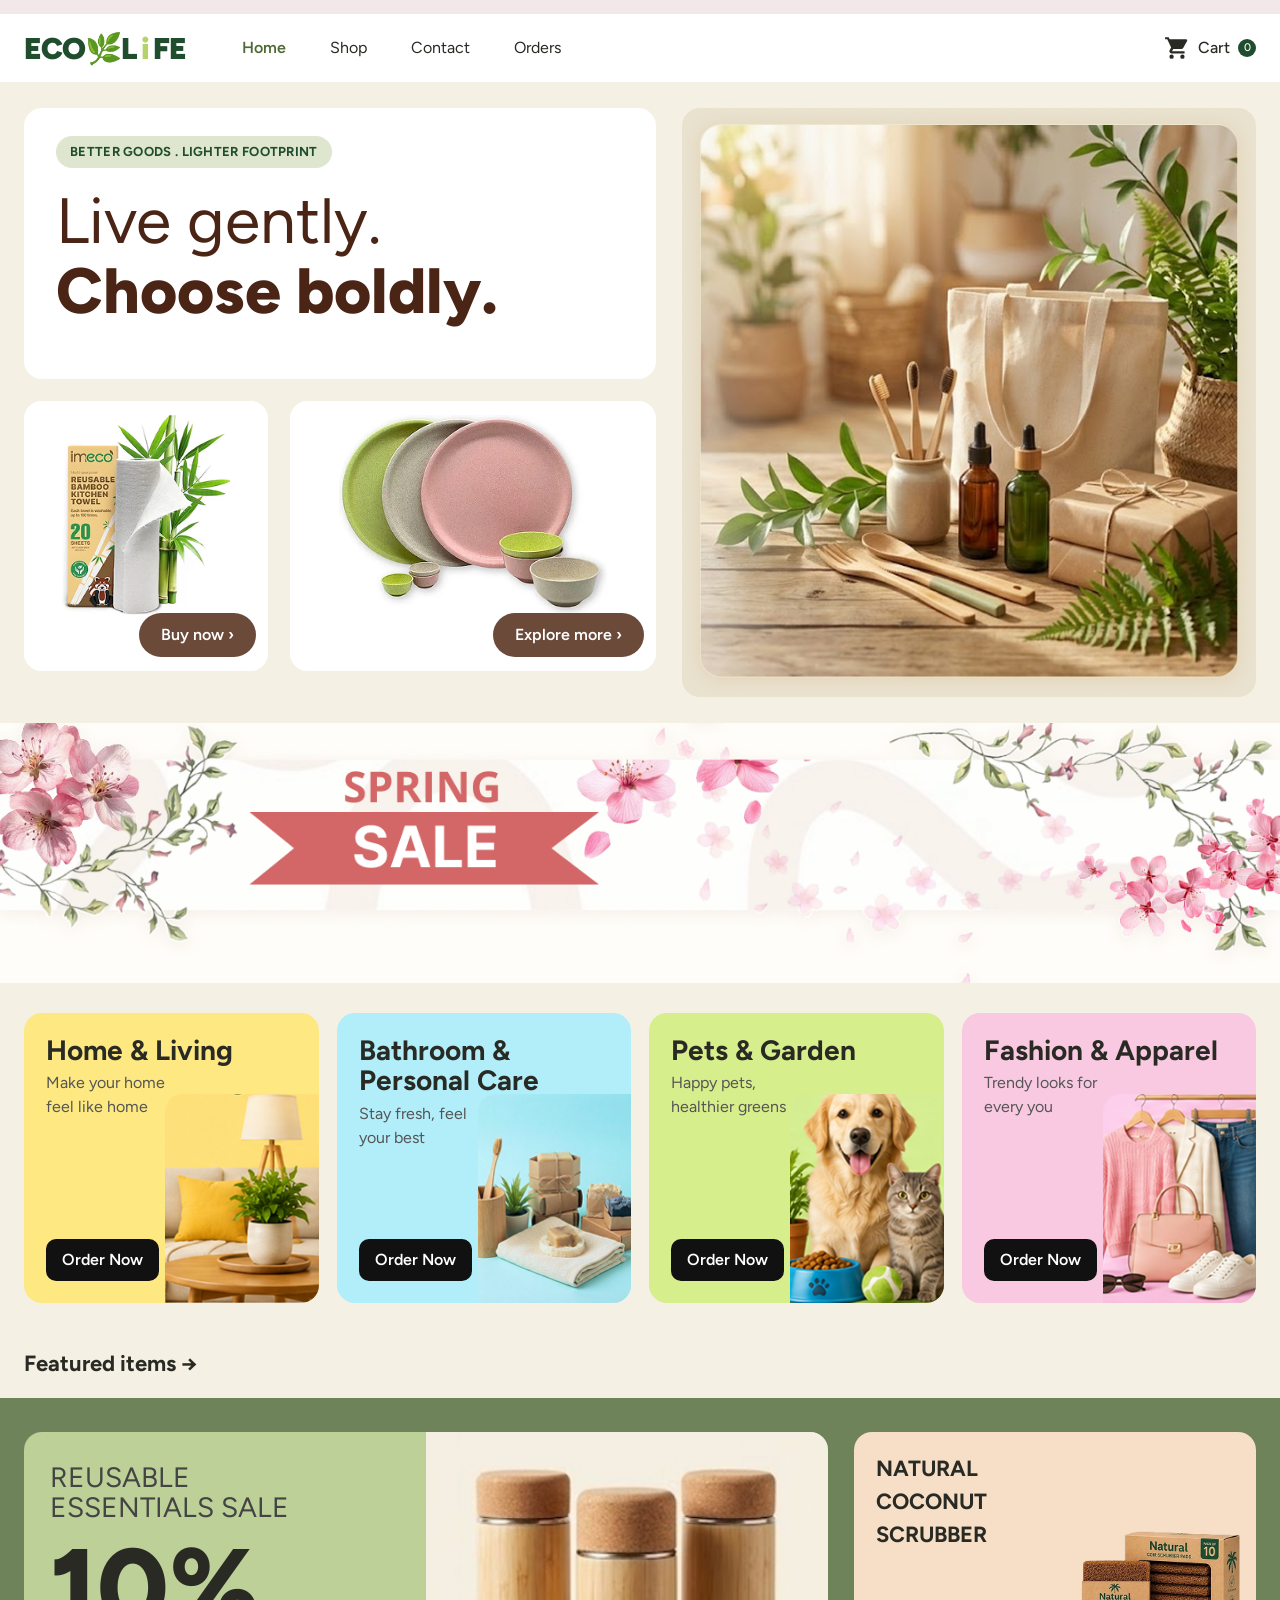
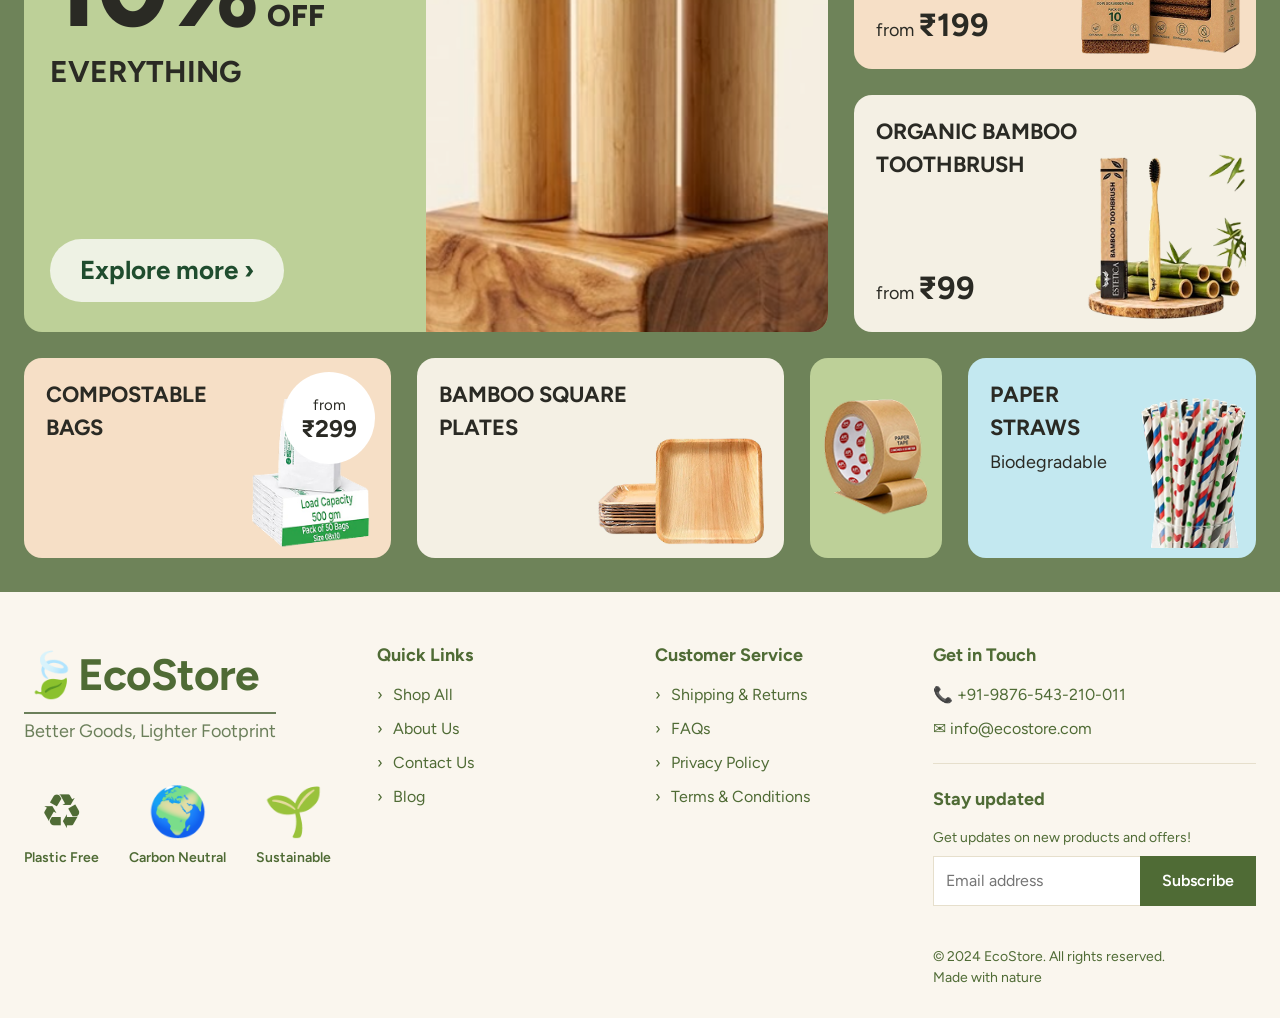
==== index.html @ b084cf25 "added products" ====
<!DOCTYPE html>
<html lang="en">
<head>
<meta charset="UTF-8">
<meta name="viewport" content="width=device-width, initial-scale=1">
<title>EcoLife – Live gently. Choose boldly.</title>
<link rel="preconnect" href="https://fonts.googleapis.com">
<link href="https://fonts.googleapis.com/css2?family=Figtree:wght@300;400;500;600;700;800;900&display=swap" rel="stylesheet">
<link rel="stylesheet" href="css/style.css">
</head>
<body data-page="home">
<div id="site-header"></div>
<main>
  <section class="container hero">
    <div class="hero-left">
      <div class="hero-title">
        <span class="pill">BETTER GOODS . LIGHTER FOOTPRINT</span>
        <h1>Live gently.<b>Choose boldly.</b></h1>
      </div>
      <div class="hero-mini">
        <div class="mini-card"><div class="imgbox" id="mini-towel"></div><a class="btn btn-brown" href="shop.html">Buy now ›</a></div>
        <div class="mini-card"><div class="imgbox" id="mini-plates"></div><a class="btn btn-brown" href="shop.html">Explore more ›</a></div>
      </div>
    </div>
    <div class="imgbox hero-img" id="hero-img"></div>
  </section>

  <section class="sale-banner" id="sale-banner" aria-label="Spring sale"></section>

  <section class="container">
    <div class="cat-row" id="cat-row"></div>
    <h2 class="section-title"><a href="shop.html">Featured items →</a></h2>
  </section>

  <section class="featured">
    <div class="container">
      <div class="feat-grid">
        <div class="feat-big">
          <div class="txt">
            <small>REUSABLE<br>ESSENTIALS SALE</small>
            <div class="pct">10%<span> OFF</span></div>
            <h4>EVERYTHING</h4>
            <a class="btn" href="shop.html">Explore more ›</a>
          </div>
          <div id="feat-hero"></div>
        </div>
        <div class="feat-side" id="feat-side"></div>
      </div>
      <div class="feat-row" id="feat-row"></div>
    </div>
  </section>
</main>
<div id="site-footer"></div>
<script src="js/main.js"></script>
</body>
</html>
---- css/style.css ----
/* ===== EcoLife – shared styles ===== */
:root{
  --cream:#f4f0e4; --cream-2:#faf6ee; --white:#fff;
  --green-900:#1f4d2e; --green-700:#4f6b35; --olive:#6b7f5a; --lime:#b5d36a; --sage:#8aae7a;
  --yellow:#fde074; --brown:#6b4a3a; --ink:#2a2a24; --muted:#7a7a6e; --line:#e6dfcc;
  --red:#d4635f; --radius:18px;
  --font:'Figtree','Segoe UI',system-ui,sans-serif;
}
*{box-sizing:border-box;margin:0;padding:0}
html{scroll-behavior:smooth}
body{font-family:var(--font);background:var(--cream);color:var(--ink);line-height:1.5}
img{max-width:100%;display:block}
a{color:inherit;text-decoration:none}
button,input,select{font:inherit}
button{cursor:pointer;border:0}
:focus-visible{outline:2px solid var(--green-700);outline-offset:2px}
.container{width:min(1280px,100% - 48px);margin-inline:auto}

/* ---- Header ---- */
.site-header{background:var(--white);border-top:14px solid #f2e8e8;position:sticky;top:0;z-index:50}
.nav{display:flex;align-items:center;gap:56px;height:68px}
.logo{font-weight:900;font-size:30px;letter-spacing:-1px;color:var(--green-900);display:flex;align-items:center;gap:4px}
.logo i{color:var(--lime);font-style:normal}
.nav ul{display:flex;gap:44px;list-style:none;flex:1}
.nav a.active,.nav a:hover{color:var(--green-700);font-weight:600}
.cart-link{display:flex;align-items:center;gap:8px;font-weight:500;position:relative}
.cart-count{background:var(--green-900);color:#fff;border-radius:99px;font-size:11px;min-width:18px;height:18px;display:grid;place-items:center;padding:0 5px}
.menu-btn{display:none;background:none;font-size:26px}

/* ---- Buttons ---- */
.btn{display:inline-flex;align-items:center;justify-content:center;gap:8px;padding:10px 22px;border-radius:99px;font-weight:600;transition:transform .15s,background .2s}
.btn:active{transform:scale(.97)}
.btn-yellow{background:var(--yellow);color:#222}.btn-yellow:hover{background:#f9d24f}
.btn-olive{background:var(--olive);color:#fff}.btn-olive:hover{background:var(--green-700)}
.btn-brown{background:var(--brown);color:#fff}
.btn-dark{background:#3b2c33;color:#fff}
.btn-lime{background:var(--lime);color:#1d2a10}.btn-lime:hover{background:#a5c657}
.btn-outline{background:#fff;border:1px solid var(--line);color:var(--ink)}
.btn-sm{padding:7px 16px;font-size:14px}
.btn-block{width:100%;padding:14px}

/* ---- Image placeholder (shown when a file in /img is missing) ---- */
.ph{display:grid;place-items:center;width:100%;height:100%;font-size:56px;background:linear-gradient(135deg,#e9dcc0,#cfdcb8)}
.imgbox{overflow:hidden;background:#e9e2cf}
.imgbox img{width:100%;height:100%;object-fit:cover}

/* ---- Hero / Home ---- */
.hero{display:grid;grid-template-columns:1.1fr 1fr;gap:26px;padding:26px 0}
.hero-left{display:grid;gap:22px}
.hero-title{background:#fff;border-radius:var(--radius);padding:28px 32px}
.pill{display:inline-block;background:#dfe6cf;color:var(--green-900);font-weight:700;font-size:13px;padding:6px 14px;border-radius:99px;letter-spacing:.3px}
.hero-title h1{font-size:clamp(40px,5vw,64px);font-weight:400;line-height:1.1;margin-top:18px;color:#4a2415}
.hero-title h1 b{display:block;font-weight:800}
.hero-mini{display:grid;grid-template-columns:1fr 1.5fr;gap:22px}
.mini-card{background:#fff;border-radius:var(--radius);height:270px;position:relative;overflow:hidden}
.mini-card .imgbox{position:absolute;inset:0;background:#fff}
.mini-card .btn{position:absolute;right:12px;bottom:14px}
.hero-img{border-radius:var(--radius);min-height:560px}
.sale-banner{position:relative;text-align:center;padding:0;background:#fffdf9;overflow:hidden}
.sale-banner:has(.ribbon){padding:36px 0 28px}
.sale-banner>img{width:100%;height:auto;max-height:260px;object-fit:cover;display:block}
.sale-banner .ribbon{display:inline-block;position:relative}
.sale-banner small{display:block;font-size:44px;font-weight:800;color:var(--red);letter-spacing:2px;line-height:1}
.sale-banner strong{display:block;background:var(--red);color:#fff;font-size:60px;font-weight:800;padding:2px 70px;clip-path:polygon(0 50%,10% 0,90% 0,100% 50%,90% 100%,10% 100%)}
.sale-banner .petals{position:absolute;inset:0;pointer-events:none;font-size:46px;opacity:.85;display:flex;justify-content:space-between;align-items:center;padding:0 5%}
.cat-row{display:grid;grid-template-columns:repeat(4,1fr);gap:18px;padding:30px 0 20px}
.cat-card{border-radius:var(--radius);padding:22px;min-height:290px;position:relative;overflow:hidden;display:flex;flex-direction:column;gap:6px}
.cat-card h3{font-size:28px;line-height:1.1}
.cat-card p{max-width:130px;color:#555}
.cat-card .btn{margin-top:auto;align-self:flex-start;background:#111;color:#fff;border-radius:10px;padding:9px 16px}
.cat-card .imgbox{position:absolute;right:0;bottom:0;width:48%;height:70%;background:transparent}
.c-yellow{background:#fde882}.c-blue{background:#b2eefa}.c-lime{background:#d7ee8d}.c-pink{background:#f9c9e2}
.section-title{font-size:22px;font-weight:700;margin:24px 0 18px;display:flex;align-items:center;gap:14px}
.featured{background:#6e8359;padding:34px 0;margin-top:10px}
.feat-grid{display:grid;grid-template-columns:2fr 1fr;gap:26px}
.feat-big{background:#bdd098;border-radius:var(--radius);display:grid;grid-template-columns:1fr 1fr;overflow:hidden;min-height:500px}
.feat-big .txt{padding:30px 26px;display:flex;flex-direction:column}
.feat-big small{font-size:28px;line-height:1.1;color:#444}
.feat-big .pct{font-size:110px;font-weight:800;line-height:1;margin-top:10px}
.feat-big .pct span{font-size:30px}
.feat-big h4{font-size:30px;font-weight:700;margin-top:6px}
.feat-big .btn{margin-top:auto;align-self:flex-start;background:#eef2e4;font-size:26px;padding:12px 30px;font-weight:700;color:var(--green-900)}
.feat-side{display:grid;gap:26px}
.feat-card{border-radius:var(--radius);padding:20px 22px;position:relative;overflow:hidden;min-height:220px;display:flex;flex-direction:column;justify-content:space-between}
.feat-card h4{font-size:22px;max-width:60%}
.feat-card .from{font-size:18px}.feat-card .from b{font-size:32px}
.feat-card .imgbox{position:absolute;right:10px;bottom:10px;width:42%;height:75%;background:transparent}
.feat-row{display:grid;grid-template-columns:1.4fr 1.4fr .5fr 1.1fr;gap:26px;margin-top:26px}
.feat-row .feat-card{min-height:200px}
.bg-peach{background:#f6dfc6}.bg-cream{background:#f4f0e4}.bg-sage{background:#bdd098}.bg-sky{background:#c3e8f0}

/* ---- Shop ---- */
.page-hero{background:var(--cream);text-align:center;padding:26px 0 18px}
.page-hero h1{font-size:40px}
.crumbs{color:var(--muted);font-size:15px}
.shop-layout{display:grid;grid-template-columns:230px 1fr;gap:44px;padding:20px 0 50px}
.filters h4{font-size:16px;margin:0 0 10px}
.filters .group{padding:18px 0;border-top:1px solid var(--line)}
.filters .group:first-of-type{border:0;padding-top:0}
.filters label{display:flex;align-items:center;gap:10px;font-size:14px;padding:5px 0;cursor:pointer}
.filters input[type=checkbox]{accent-color:var(--green-700);width:16px;height:16px}
.price-inputs{display:flex;gap:10px;margin-top:10px}
.price-inputs input{width:100%;padding:10px;border:1px solid var(--line);border-radius:10px;background:#fff}
.range{width:100%;accent-color:var(--green-700)}
.promo-box{background:#e6ead5;border-radius:var(--radius);padding:22px;margin-top:10px}
.promo-box h5{font-size:20px;line-height:1.2;margin-bottom:10px}
.promo-box p{font-size:13px;color:#555}
.searchbar{display:flex;align-items:center;gap:10px;background:#fff;border:1px solid var(--line);border-radius:14px;padding:0 16px;height:50px}
.searchbar input{border:0;outline:0;flex:1;background:none;height:100%}
.toolbar{display:flex;justify-content:space-between;align-items:center;margin:18px 0 12px;color:var(--muted);font-size:14px}
.toolbar select{padding:8px 12px;border:1px solid var(--line);border-radius:10px;background:#fff}
.chips{display:flex;gap:10px;align-items:center;flex-wrap:wrap;margin-bottom:18px;font-size:13px;color:var(--muted)}
.chip{background:#dfe6cf;color:var(--green-900);padding:4px 12px;border-radius:99px;display:inline-flex;gap:6px;align-items:center}
.chip button{background:none;font-size:14px;color:inherit}
.link-btn{background:none;color:var(--muted);text-decoration:underline}
.grid{display:grid;grid-template-columns:repeat(3,1fr);gap:24px}
.card{background:#fff;border:1px solid var(--line);border-radius:var(--radius);overflow:hidden;display:flex;flex-direction:column}
.card .imgbox{height:220px;position:relative}
.badge{position:absolute;top:12px;left:12px;font-size:12px;font-weight:700;padding:3px 10px;border-radius:99px;z-index:1}
.badge.sale,.badge.off{background:#e76a6a;color:#fff}
.badge.best{background:var(--yellow);color:#333}
.badge.new{background:#fff0b3;color:#333}
.card .body{padding:12px 16px 16px}
.card .cat{font-size:12px;color:var(--muted)}
.card h3{font-size:17px;margin:2px 0 10px}
.card .row{display:flex;justify-content:space-between;align-items:center}
.price{font-weight:700;font-size:17px}.price s{font-weight:400;color:var(--muted);font-size:12px;margin-left:4px}
.empty{text-align:center;padding:60px 20px;color:var(--muted);grid-column:1/-1}
.perks{background:var(--cream);padding:26px 0;border-top:1px solid var(--line)}
.perks .container{display:flex;justify-content:space-between;gap:20px;flex-wrap:wrap}
.perk{display:flex;gap:14px;align-items:center}
.perk .ico{width:48px;height:48px;border-radius:50%;background:var(--olive);display:grid;place-items:center;color:#fff;font-size:20px}
.perk small{display:block;color:var(--muted);font-size:13px}

/* ---- Product ---- */
.product{display:grid;grid-template-columns:1fr 1fr;gap:40px;padding:26px 0 40px}
.product .gallery{border-radius:26px;height:660px}
.product .cat-path{font-size:15px;color:var(--green-900)}
.product h1{font-size:clamp(34px,4vw,50px);font-weight:500;line-height:1.1;margin:14px 0}
.stars{color:#f5b301;letter-spacing:3px}
.p-price{font-size:42px;margin:22px 0 4px}.p-price .off{color:#ef5350;font-weight:300;font-size:30px;margin-right:6px}
.mrp{color:var(--muted);font-size:14px}
.qty{width:100%;padding:18px 20px;border:1px solid #bbb;border-radius:14px;background:#fff;font-size:18px;margin:22px 0}
.trust{display:flex;justify-content:center;gap:50px;margin-top:26px;text-align:center;color:var(--muted);font-size:14px}
.trust span{display:grid;place-items:center;width:62px;height:62px;border-radius:50%;background:#e7efd2;font-size:26px;margin:0 auto 6px}
.details{padding:30px 0}
.details h2{font-size:30px;padding-bottom:12px;border-bottom:1px solid var(--line);margin-bottom:30px}
.details-grid{display:grid;grid-template-columns:1fr 1.3fr;gap:50px}
.details-grid h3{font-size:34px;font-weight:400;line-height:1.15}
.details-grid .imgbox{width:70%;height:370px;margin:26px auto 0;border-radius:6px}
.acc{border-top:1px solid var(--line)}
.acc-item{border-bottom:1px solid var(--line);padding:16px 0}
.acc-item button{width:100%;background:none;display:flex;justify-content:space-between;font-weight:600;font-size:14px;text-align:left}
.acc-item p{font-size:14px;color:var(--muted);margin-top:8px}
.acc-item:not(.open) p{display:none}
.acc-item:not(.open) .sign::before{content:'+'}.acc-item.open .sign::before{content:'–'}
.like{padding:30px 0 50px;border-top:1px solid var(--line)}
.like .grid{grid-template-columns:repeat(4,1fr)}
.like .card{border:0;background:transparent}
.like .card .imgbox{border-radius:16px;height:300px}
.like .body{padding:10px 0}

/* ---- Cart ---- */
.cart-hero{background:#fffdf9;text-align:center;padding:30px 0}
.cart-layout{display:grid;grid-template-columns:1fr 440px;gap:26px;padding:30px 0 50px;align-items:start}
.cart-layout h1{font-size:34px}
.box{background:#fff;border:1px solid var(--line);border-radius:14px;padding:22px 24px;margin-bottom:18px}
.box h3{margin-bottom:14px}
.cart-item{display:flex;align-items:center;gap:18px;background:#fff;border:1px solid var(--line);border-radius:14px;padding:16px 20px;margin-bottom:16px}
.cart-item .imgbox{width:96px;height:96px;border-radius:10px;flex:none}
.cart-item .info{flex:1}.cart-item small{display:block;color:var(--muted)}
.cart-item .stock{color:var(--green-700)}
.stepper{display:flex;align-items:center;gap:12px}
.stepper button{width:32px;height:32px;border-radius:8px;background:#efe9d6;font-size:18px}
.stepper button.plus{background:var(--green-700);color:#fff}
.rm{background:none;font-size:20px;color:var(--muted)}
.line-price{font-weight:600;min-width:80px;text-align:right}
.promo-row{display:flex;gap:10px}
.promo-row input{flex:1;padding:12px 14px;border:1px solid var(--line);border-radius:8px;background:#faf8f2}
.msg{font-size:13px;margin-top:10px}.msg.ok{color:var(--green-700)}.msg.err{color:#c0392b}
.sum-row{display:flex;justify-content:space-between;color:#555;padding:7px 0}
.sum-total{display:flex;justify-content:space-between;font-size:22px;font-weight:700;padding-top:14px;margin-top:8px;border-top:1px solid var(--line)}
.recent{display:flex;gap:12px;align-items:center;margin-top:14px;font-size:13px;color:var(--muted)}
.recent .imgbox{width:48px;height:56px;border-radius:6px}

/* ---- Orders ---- */
.orders-hero{background:var(--sage);border-radius:var(--radius);height:220px;display:flex;align-items:center;padding:0 22px;color:#fff;position:relative;overflow:hidden}
.orders-hero h2{font-size:44px;font-weight:600;z-index:1}
.orders-hero .truck{position:absolute;right:60px;font-size:130px;transform:scaleX(-1)}
.orders-layout{display:grid;grid-template-columns:1fr 420px;gap:30px;padding:26px 0 50px;align-items:start}
.panel{background:#fff;border-radius:var(--radius);padding:28px 24px}
.tabs{display:flex;gap:10px;align-items:center;flex-wrap:wrap;margin-bottom:22px}
.tab{background:#fff;border:1px solid var(--line);padding:8px 18px;border-radius:99px;font-size:14px}
.tab.on{background:var(--olive);color:#fff;border-color:var(--olive)}
.tabs .searchbar{flex:1;min-width:220px;height:42px;border-radius:12px}
.order-list{max-height:1180px;overflow:auto;display:grid;gap:16px;padding-right:10px}
.order{border:1px solid #ecdcb8;border-radius:12px;padding:18px 20px}
.order.sel{background:#f8f8f6}
.order .top{display:flex;justify-content:space-between;font-size:14px}
.order .top small{color:var(--muted);display:block}
.status{font-size:12px;padding:4px 14px;border-radius:99px;height:max-content;background:#e4ecd2;color:#4b6130}
.status.Shipped{background:#e9f0d3}.status.Cancelled{background:#f0e6d2;color:#80684a}
.order .mid{display:flex;align-items:center;gap:16px;margin:12px 0}
.order .mid .imgbox{width:112px;height:112px;border-radius:6px;flex:none}
.order .mid .nm{flex:1;font-size:14px}.order .mid small{color:var(--muted);display:block}
.order .bot{display:flex;justify-content:space-between;align-items:center;font-size:14px;color:var(--muted)}
.order .bot div{display:flex;gap:10px}
.track{position:sticky;top:96px}
.track h3{font-size:28px;font-weight:500}
.map{height:200px;border-radius:12px;margin:16px 0 0;background:
  linear-gradient(120deg,transparent 48%,#fff 49%,#fff 51%,transparent 52%),
  linear-gradient(60deg,transparent 48%,#fff 49%,#fff 51%,transparent 52%),#e2e0d8;position:relative}
.route{background:#fff;border-radius:12px;box-shadow:0 4px 18px rgba(0,0,0,.08);padding:16px;margin:-60px 14px 18px;position:relative;font-size:13px}
.route small{display:block;font-size:10px;letter-spacing:1px;color:var(--sage);text-transform:uppercase}
.route .recv small{color:#e3a15b}
.timeline{list-style:none;border-left:2px solid #ddd;margin-left:8px;padding-left:22px;display:grid;gap:22px;font-size:13px}
.timeline li{position:relative;display:flex;justify-content:space-between}
.timeline li::before{content:'';position:absolute;left:-30px;top:4px;width:12px;height:12px;border-radius:50%;background:#fff;border:2px solid #ccc}
.timeline li.now::before{border-color:#222;background:#222}
.timeline small{display:block;color:var(--muted)}
.total{display:flex;justify-content:space-between;align-items:center;font-size:20px;font-weight:700;margin:26px 0 14px}
.total span:last-child{font-size:26px}
.suggest-card{margin-top:24px}
.suggest-card .imgbox{height:300px;border-radius:14px;margin-top:12px}

/* ---- Auth ---- */
.auth{min-height:100vh;display:grid;place-items:center;padding:60px 24px;background:#e8dcc6}
.auth-stage{position:relative;width:min(1300px,100%);min-height:760px;border-radius:0 40px 40px 0;background:linear-gradient(120deg,#e9d9b8,#f0dfbf 45%,#d4dfbd);overflow:hidden;display:flex;align-items:center;padding:0 70px}
.auth-art{position:absolute;right:6%;bottom:12%;font-size:150px;opacity:.8;letter-spacing:12px}
.auth-card{position:relative;background:#fff;border-radius:22px;padding:34px 36px;width:min(460px,100%);box-shadow:0 10px 40px rgba(0,0,0,.08)}
.auth-card .logo{justify-content:center;font-size:36px}
.auth-card h1{text-align:center;font-size:30px;margin-top:22px}
.auth-card .sub{text-align:center;color:#555;margin-bottom:22px}
.field{display:flex;align-items:center;gap:14px;background:var(--cream-2);border:1px solid #e6dcc8;border-radius:10px;padding:0 16px;height:58px;margin-bottom:14px}
.field input{border:0;background:none;outline:0;flex:1;height:100%}
.field:focus-within{border-color:var(--olive)}
.field .i{color:#8a6a45}
.row-between{display:flex;justify-content:space-between;font-size:14px;margin:6px 0 22px;color:#777}
.row-between a,.auth-card .alt a,.auth-card .terms a{color:#b9650f;font-weight:600}
.auth-card .terms{display:flex;gap:10px;font-size:14px;margin:6px 0 20px;color:#555}
.auth-card .btn{width:100%;height:50px}
.auth-card .alt{text-align:center;margin-top:24px;padding-top:20px;border-top:1px solid var(--line);color:#555}
.form-err{color:#c0392b;font-size:13px;margin:-4px 0 12px;min-height:16px}

/* ---- Footer ---- */
.site-footer{background:var(--cream-2);padding:50px 0 30px;margin-top:0}
.foot-grid{display:grid;grid-template-columns:1.3fr 1fr 1fr 1.3fr;gap:30px}
.foot-brand .logo{font-size:44px;color:var(--green-700);font-weight:700}
.foot-brand p{color:var(--olive);font-size:18px;border-top:2px solid var(--olive);margin-top:4px;padding-top:4px;width:max-content}
.site-footer h4{color:var(--green-700);font-size:18px;margin-bottom:14px}
.site-footer ul{list-style:none;display:grid;gap:10px;color:var(--green-700)}
.site-footer li::before{content:'› ';margin-right:6px}
.site-footer .contact li::before{content:none}
.sub-form{display:flex;margin:8px 0 40px}
.sub-form input{flex:1;padding:12px;border:1px solid var(--line);border-right:0;background:#fff}
.sub-form button{background:var(--green-700);color:#fff;padding:0 22px;font-weight:600}
.badges{display:flex;gap:30px;margin-top:30px;color:var(--green-700);font-weight:600;font-size:14px;text-align:center}
.badges span{display:block;font-size:48px}
.copy{color:var(--green-700);font-size:14px}

/* ---- Toast ---- */
.toast{position:fixed;bottom:24px;left:50%;transform:translate(-50%,40px);background:var(--green-900);color:#fff;padding:12px 22px;border-radius:99px;opacity:0;transition:.3s;z-index:99}
.toast.show{opacity:1;transform:translate(-50%,0)}

/* ---- Responsive ---- */
@media (max-width:1000px){
  .hero,.product,.details-grid,.cart-layout,.orders-layout,.feat-grid,.feat-big{grid-template-columns:1fr}
  .cat-row{grid-template-columns:repeat(2,1fr)}
  .feat-row{grid-template-columns:1fr 1fr}
  .shop-layout{grid-template-columns:1fr}
  .grid,.like .grid{grid-template-columns:repeat(2,1fr)}
  .foot-grid{grid-template-columns:1fr 1fr}
  .track{position:static}
  .product .gallery{height:420px}
  .hero-img{min-height:320px}
}
@media (max-width:700px){
  .nav{gap:16px}.menu-btn{display:block;margin-left:auto;order:3}
  .nav ul{display:none;position:absolute;top:100%;left:0;right:0;background:#fff;flex-direction:column;padding:16px 24px;gap:14px;border-bottom:1px solid var(--line)}
  .nav ul.open{display:flex}
  .cart-link{margin-left:auto}
  .grid,.like .grid,.cat-row,.feat-row,.hero-mini,.foot-grid{grid-template-columns:1fr}
  .auth-stage{padding:30px 16px;border-radius:24px}.auth-art{display:none}
  .cart-item{flex-wrap:wrap}
  .sale-banner strong{font-size:40px;padding:2px 40px}
}
@media (prefers-reduced-motion:reduce){*{transition:none!important;scroll-behavior:auto!important}}

/* ---- small fixes ---- */
#feat-hero{height:100%}
#feat-hero .imgbox{height:100%;background:transparent}
.imgbox-wrap{position:relative;display:block}
#t-img .imgbox{border-radius:10px;width:56px;height:56px}
.cart-item .imgbox{width:96px}


/* ---- v2: image-based sections ---- */
.mini-card .imgbox img{object-fit:contain;padding:14px 14px 56px}
.mini-card .ph{background:#fff}
.cat-card .cat-img{position:absolute;right:0;bottom:0;width:52%;height:72%;border-radius:18px 0 0 0;overflow:hidden}
.cat-card .cat-img img,.cat-card .cat-img .ph{width:100%;height:100%;object-fit:cover;object-position:center}
.cat-card .cat-img .ph{font-size:56px;background:rgba(255,255,255,.35)}
.cat-card .imgbox{display:none}
#feat-hero{height:100%;min-height:500px}
#feat-hero img,#feat-hero .ph{width:100%;height:100%;object-fit:cover;object-position:center bottom}
.feat-card .imgbox{background:transparent}
.feat-card .imgbox img{object-fit:contain;object-position:right bottom}
.feat-card .from-badge{position:absolute;top:14px;right:16px;z-index:1;background:#fff;border-radius:50%;width:92px;height:92px;display:grid;place-content:center;text-align:center;font-size:15px}
.feat-card .from-badge b{font-size:24px;line-height:1}
.feat-card h4+.imgbox,.feat-card h4+.from+.imgbox{z-index:0}
.feat-card h4{position:relative;z-index:1}
.feat-card.tape{padding:0;align-items:stretch}
.feat-card.tape .imgbox{position:absolute;inset:0;width:100%;height:100%}
.feat-card.tape .imgbox img{object-fit:contain;padding:14px;object-position:center}
.feat-row .feat-card small{font-weight:400;font-size:18px}
.feat-row .feat-card .imgbox{width:48%}
.feat-row .feat-card.tape .imgbox{width:100%}

/* product page – show the whole product, not a close-up */
.product .gallery{height:600px;background:#ece4cf;border-radius:26px;display:grid;place-items:center}
.product .gallery img{width:80%;height:80%;object-fit:contain}
.details-grid .imgbox{background:#efe7d3}
.details-grid .imgbox img{object-fit:contain;padding:18px}
.like .card .imgbox{background:#efe7d3}
.like .card .imgbox img{object-fit:contain;padding:14px}

/* orders banner */
.orders-hero{padding:0;background:var(--sage)}
.orders-hero .banner-img{position:absolute;inset:0}
.orders-hero .banner-img img{width:100%;height:100%;object-fit:cover;object-position:right center}
.orders-hero .banner-img .truck{position:absolute;right:60px;top:40px;font-size:130px;transform:scaleX(-1)}
.orders-hero h2{position:relative;padding-left:22px;text-shadow:0 1px 12px rgba(0,0,0,.18)}

/* contact page */
.contact-layout{display:grid;grid-template-columns:1fr 1fr;gap:44px;padding:24px 0 60px;align-items:start}
.contact-info h2,.contact-form h2{font-size:30px;margin-bottom:10px}
.contact-info .lead{color:#555;max-width:46ch;margin-bottom:26px}
.info-list{list-style:none;display:grid;gap:18px;margin-bottom:34px}
.info-list li{display:flex;gap:16px;align-items:center}
.info-list .ico{width:48px;height:48px;border-radius:50%;background:#e7efd2;display:grid;place-items:center;font-size:20px;flex:none}
.info-list b{display:block}.info-list a,.info-list span:not(.ico){color:#555}
.info-list a:hover{color:var(--green-700);text-decoration:underline}
.contact-form{padding:32px}
.field select,.field textarea{border:0;background:none;outline:0;flex:1;height:100%;color:inherit}
.field select{color:#555}
.field.area{height:auto;align-items:flex-start;padding:14px 16px}
.field.area textarea{resize:vertical;min-height:140px;width:100%}
@media (max-width:1000px){.contact-layout{grid-template-columns:1fr}}

/* ---- v3: pager, orders, checkout ---- */
.pager{display:flex;gap:8px;justify-content:center;margin-top:30px}
.pager button{width:38px;height:38px;border-radius:10px;background:#fff;border:1px solid var(--line);font-weight:600}
.pager button.on{background:var(--olive);color:#fff;border-color:var(--olive)}
.order-more{border-top:1px dashed var(--line);margin:4px 0 12px;padding-top:12px;font-size:14px;display:grid;gap:6px}
.order-more .ln{display:flex;justify-content:space-between;gap:12px}
.order-more small{color:var(--muted)}
.order-more .tot{font-weight:700;border-top:1px solid var(--line);padding-top:8px;margin-top:2px}
.order-more .addr{color:var(--muted);font-size:13px;margin-top:6px}
.order .mid .nm small{display:block}
.order .bot .btn{white-space:nowrap}
.status.Processing{background:#fdf0c4;color:#7a5b00}
.status.Cancelled{background:#f6dcd8;color:#9b3a30}
.timeline li.done::before{background:var(--green-700);border-color:var(--green-700)}
.timeline li.pending{opacity:.55}
.timeline li.cancel::before{background:#c0392b;border-color:#c0392b}
.timeline li.cancel b{color:#c0392b}
.track[hidden],.box[hidden]{display:none}
.recent .imgbox{width:48px;height:56px;border-radius:6px;flex:none}
.recent .imgbox .ph{font-size:24px}
.modal-back{position:fixed;inset:0;background:rgba(30,40,25,.5);display:grid;place-items:center;padding:20px;z-index:100}
.modal{background:#fff;border-radius:20px;padding:30px;width:min(520px,100%);max-height:92vh;overflow:auto;box-shadow:0 20px 60px rgba(0,0,0,.25)}
.modal h2{margin-bottom:18px}
.modal .two{display:grid;grid-template-columns:1.4fr 1fr;gap:12px}
.modal .field{margin-bottom:12px}
.modal-actions{display:flex;gap:12px}.modal-actions .btn{flex:1;height:48px}
@media (max-width:500px){.modal .two{grid-template-columns:1fr}.order .bot{flex-direction:column;align-items:flex-start;gap:10px}}

/* footer logo */
.foot-logo{display:inline-block}
.foot-logo img{height:64px;width:auto;max-width:100%;object-fit:contain}
.foot-logo .logo{font-size:44px;color:var(--green-900)}

/* shop cards – show the whole product instead of a cropped close-up */
.card .imgbox{height:240px;background:#f1ebdb}
.card .imgbox img{object-fit:contain;padding:5px}
.card .imgbox .ph{font-size:64px}
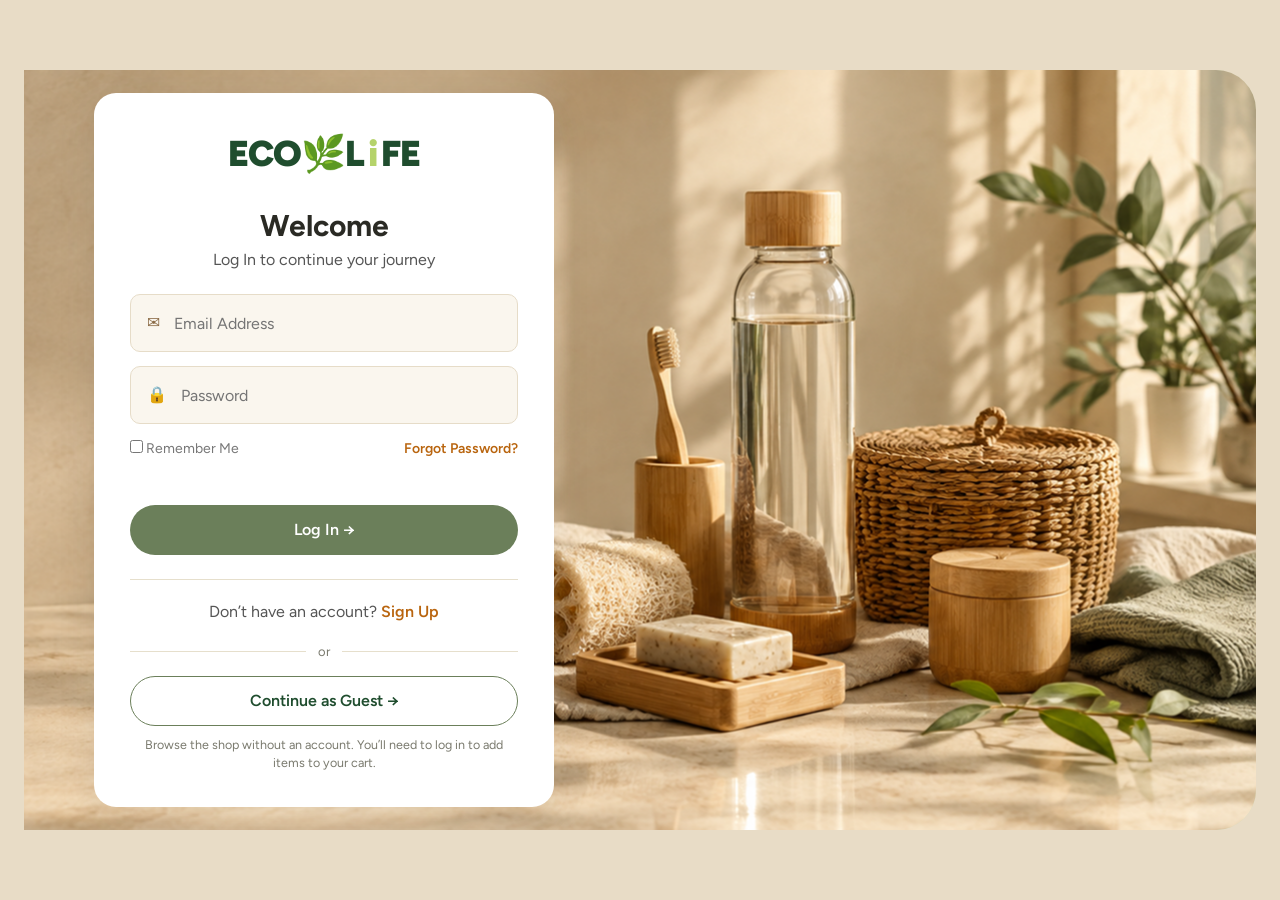
==== commit a8210c10: "fixed bugs" ====
--- a/index.html
+++ b/index.html
@@ -6,6 +6,14 @@
 <title>EcoLife – Live gently. Choose boldly.</title>
 <link rel="preconnect" href="https://fonts.googleapis.com">
 <link href="https://fonts.googleapis.com/css2?family=Figtree:wght@300;400;500;600;700;800;900&display=swap" rel="stylesheet">
+<link rel="manifest" href="manifest.json">
+<meta name="theme-color" content="#1f4d2e">
+<link rel="icon" type="image/png" sizes="48x48" href="icons/favicon-48.png">
+<link rel="apple-touch-icon" href="icons/apple-touch-icon.png">
+<meta name="mobile-web-app-capable" content="yes">
+<meta name="apple-mobile-web-app-capable" content="yes">
+<meta name="apple-mobile-web-app-title" content="EcoLife">
+<meta name="apple-mobile-web-app-status-bar-style" content="default">
 <link rel="stylesheet" href="css/style.css">
 </head>
 <body data-page="home">
--- a/css/style.css
+++ b/css/style.css
@@ -58,7 +58,7 @@
 .hero-img{border-radius:var(--radius);min-height:560px}
 .sale-banner{position:relative;text-align:center;padding:0;background:#fffdf9;overflow:hidden}
 .sale-banner:has(.ribbon){padding:36px 0 28px}
-.sale-banner>img{width:100%;height:auto;max-height:260px;object-fit:cover;display:block}
+.sale-banner img{width:100%;height:auto;max-height:260px;object-fit:cover;display:block}
 .sale-banner .ribbon{display:inline-block;position:relative}
 .sale-banner small{display:block;font-size:44px;font-weight:800;color:var(--red);letter-spacing:2px;line-height:1}
 .sale-banner strong{display:block;background:var(--red);color:#fff;font-size:60px;font-weight:800;padding:2px 70px;clip-path:polygon(0 50%,10% 0,90% 0,100% 50%,90% 100%,10% 100%)}
@@ -90,7 +90,12 @@
 .bg-peach{background:#f6dfc6}.bg-cream{background:#f4f0e4}.bg-sage{background:#bdd098}.bg-sky{background:#c3e8f0}
 
 /* ---- Shop ---- */
-.page-hero{background:var(--cream);text-align:center;padding:26px 0 18px}
+/* Shop page background */
+body[data-page="shop"] {
+  background: white; /* eco‑friendly light green */
+  /* Or use an image */
+  /* background: url("images/shop-bg.jpg") center/cover no-repeat; */
+}.page-hero{background:var(--cream);text-align:center;padding:26px 0 18px}
 .page-hero h1{font-size:40px}
 .crumbs{color:var(--muted);font-size:15px}
 .shop-layout{display:grid;grid-template-columns:230px 1fr;gap:44px;padding:20px 0 50px}
@@ -259,8 +264,16 @@
 .copy{color:var(--green-700);font-size:14px}
 
 /* ---- Toast ---- */
-.toast{position:fixed;bottom:24px;left:50%;transform:translate(-50%,40px);background:var(--green-900);color:#fff;padding:12px 22px;border-radius:99px;opacity:0;transition:.3s;z-index:99}
-.toast.show{opacity:1;transform:translate(-50%,0)}
+.toast{position:fixed;bottom:24px;left:50%;transform:translate(-50%,24px) scale(.96);background:var(--green-900);color:#fff;padding:10px 12px 10px 14px;border-radius:99px;display:flex;align-items:center;gap:10px;box-shadow:0 10px 30px rgba(0,0,0,.25);opacity:0;visibility:hidden;pointer-events:none;transition:opacity .35s ease,transform .45s cubic-bezier(.2,.9,.3,1.2),visibility 0s .45s;z-index:99}
+.toast.show{opacity:1;visibility:visible;pointer-events:auto;transform:translate(-50%,0) scale(1);transition:opacity .35s ease,transform .45s cubic-bezier(.2,.9,.3,1.2),visibility 0s}
+.toast-ic{display:grid;place-items:center;flex:none;width:22px;height:22px;border-radius:50%;background:#b8e04a;color:var(--green-900);font-size:13px;font-weight:800}
+.toast-msg{font-size:14px;font-weight:500}
+.toast-link{margin-left:4px;padding:6px 12px;border-radius:99px;background:rgba(255,255,255,.16);color:#fff;font-size:13px;font-weight:600;white-space:nowrap}
+.toast-link:hover{background:rgba(255,255,255,.28)}
+.cart-count.bump{animation:cartbump .45s ease}
+@keyframes cartbump{0%{transform:scale(1)}40%{transform:scale(1.5)}100%{transform:scale(1)}}
+.btn.added{background:var(--olive,#5a6b2a)!important;color:#fff!important;transition:background .2s}
+@media (prefers-reduced-motion:reduce){.toast,.toast.show{transition:opacity .2s}.cart-count.bump{animation:none}}
 
 /* ---- Responsive ---- */
 @media (max-width:1000px){
@@ -382,5 +395,321 @@
 
 /* shop cards – show the whole product instead of a cropped close-up */
 .card .imgbox{height:240px;background:#f1ebdb}
-.card .imgbox img{object-fit:contain;padding:5px}
+.card .imgbox img{object-fit:contain;padding:22px}
 .card .imgbox .ph{font-size:64px}
+
+.nav .cart-link#logout{margin-left:-20px;color:var(--muted);font-size:14px}
+@media (max-width:700px){.nav .cart-link#logout{margin-left:0}}
+
+/* login / signup background photo (img/login-bg.png) */
+.auth-bg{position:absolute;inset:0}
+.auth-bg img{width:100%;height:100%;object-fit:cover;object-position:right center}
+.auth-stage:has(.auth-bg img) .auth-art{display:none}
+
+
+/* =====================================================
+   RESPONSIVE (mobile-first fixes – desktop is unchanged)
+   ===================================================== */
+body{overflow-x:clip}
+.filters-head .x,.filters-done,.filter-toggle,.nav-logout{display:none}
+.filters-head{display:block}
+input,select,textarea{max-width:100%}
+.toast{max-width:92vw;bottom:calc(16px + env(safe-area-inset-bottom,0px))}
+
+/* ---- tablets ---- */
+@media (max-width:1100px){
+  .nav{gap:28px}.nav ul{gap:26px}
+  .container{width:min(1280px,100% - 40px)}
+}
+@media (max-width:1000px){
+  .filter-toggle{display:inline-flex;margin-bottom:14px}
+  .filters{display:none}
+  .filters.open{display:block;position:fixed;inset:0;z-index:90;background:#fff;overflow:auto;padding:20px 22px 90px}
+  .filters-head{display:flex;justify-content:space-between;align-items:center;margin-bottom:14px}
+  .filters-head .x{display:block;background:none;font-size:34px;line-height:1;color:var(--muted)}
+  .filters-done{display:block;position:fixed;left:16px;right:16px;bottom:16px;z-index:91;width:auto;box-shadow:0 8px 24px rgba(0,0,0,.18)}
+  .filters:not(.open) .filters-done{display:none}
+  .feat-big{min-height:0}
+  #feat-hero{min-height:340px}
+  .cart-layout{gap:18px}
+  .orders-hero{height:190px}.orders-hero h2{font-size:34px}
+  .order-list{max-height:none;overflow:visible;padding-right:0}
+}
+
+/* ---- phones & small tablets: hamburger menu ---- */
+@media (max-width:820px){
+  .nav{gap:14px;height:60px}
+  .nav .logo{font-size:26px;margin-right:auto}
+  .menu-btn{display:block;order:3;margin-left:0;min-width:44px;min-height:44px}
+  .cart-link{margin-left:0}
+  .nav .cart-link#logout{display:none}
+  .nav ul{display:none;position:absolute;top:100%;left:0;right:0;background:#fff;flex-direction:column;padding:8px 20px 16px;gap:0;border-bottom:1px solid var(--line);box-shadow:0 12px 24px rgba(0,0,0,.08)}
+  .nav ul.open{display:flex}
+  .nav ul li a{display:block;padding:14px 4px;border-bottom:1px solid #f1ede0;font-size:17px}
+  .nav ul li:last-child a{border-bottom:0}
+  .nav .nav-logout{display:block}
+  .nav .nav-logout a{color:var(--muted)}
+}
+
+/* ---- phones ---- */
+@media (max-width:700px){
+  input,select,textarea{font-size:16px}              /* stops iOS zoom-on-focus */
+  .btn{min-height:44px}.btn-sm{min-height:40px}
+  .container{width:min(1280px,100% - 28px)}
+
+  /* home */
+  .hero{padding:16px 0;gap:16px}
+  .hero-title{padding:22px 20px}
+  .hero-mini{gap:14px}.mini-card{height:230px}
+  .hero-img{min-height:300px}
+  .cat-row{display:grid;grid-auto-flow:column;grid-template-columns:none;grid-auto-columns:78%;overflow-x:auto;scroll-snap-type:x mandatory;gap:14px;padding:22px 14px 14px;margin:0 -14px;scrollbar-width:none}
+  .cat-row::-webkit-scrollbar{display:none}
+  .cat-card{scroll-snap-align:start;min-height:250px}
+  .feat-big .txt{padding:22px 18px}
+  .feat-big .pct{font-size:84px}.feat-big .pct span{font-size:24px}
+  .feat-big h4{font-size:24px}.feat-big small{font-size:22px}
+  .feat-big .btn{font-size:20px;padding:10px 24px;margin-top:20px}
+  #feat-hero{min-height:300px}
+  .featured{padding:22px 0}
+  .feat-grid,.feat-side,.feat-row{gap:16px}.feat-row{margin-top:16px}
+  .feat-card{min-height:190px}
+  .feat-card .from-badge{width:78px;height:78px;font-size:13px}.feat-card .from-badge b{font-size:20px}
+  .feat-card.tape{min-height:200px}
+  .section-title{margin:14px 0 8px}
+
+  /* shop */
+  .shop-layout{padding:10px 0 36px;gap:0}
+  .page-hero h1{font-size:32px}
+  .toolbar{flex-wrap:wrap;gap:10px}
+  .grid{grid-template-columns:repeat(2,1fr);gap:12px}
+  .card .imgbox{height:170px}.card .imgbox img{padding:14px}
+  .card .body{padding:10px 12px 14px}
+  .card h3{font-size:15px;margin-bottom:8px;line-height:1.25}
+  .card .row{flex-direction:column;align-items:stretch;gap:8px}
+  .card .row .btn{width:100%}
+  .price{font-size:16px}
+  .perks .container{flex-direction:column;gap:16px}
+
+  /* product */
+  .product{gap:20px;padding:14px 0 24px}
+  .product .gallery{height:340px}
+  .p-price{font-size:34px}.p-price .off{font-size:24px}
+  .qty{padding:14px 16px;font-size:16px;margin:16px 0}
+  .trust{gap:18px;font-size:12px}.trust span{width:52px;height:52px;font-size:22px}
+  .details h2{font-size:24px}
+  .details-grid{gap:26px}.details-grid h3{font-size:26px}
+  .details-grid .imgbox{width:100%;height:300px}
+  .like .grid{grid-template-columns:repeat(2,1fr);gap:12px}
+  .like .card .imgbox{height:170px}
+
+  /* cart */
+  .cart-layout{padding:18px 0 36px}.cart-layout h1{font-size:28px}
+  .cart-item{padding:14px;gap:12px;align-items:flex-start}
+  .cart-item .imgbox{width:76px;height:76px}
+  .cart-item .info{flex:1 1 calc(100% - 100px);min-width:0}
+  .cart-item .stepper{margin-left:88px}
+  .cart-item .line-price{margin-left:auto;min-width:0}
+  .cart-item .rm{font-size:26px;min-width:36px;min-height:36px}
+  .stepper button{width:38px;height:38px}
+  .box{padding:18px 16px}
+  .promo-row{flex-wrap:wrap}.promo-row input{min-width:0;flex:1 1 150px}
+
+  /* orders */
+  .orders-layout{padding:16px 0 36px;gap:18px}
+  .orders-hero{height:150px}.orders-hero h2{font-size:24px;padding-left:16px;max-width:70%}
+  .orders-hero .banner-img .truck{font-size:80px;right:16px;top:34px}
+  .panel{padding:18px 14px}
+  .tabs{gap:8px}.tab{padding:8px 14px}
+  .tabs .searchbar{flex:1 1 100%;min-width:0;order:5}
+  .order{padding:14px}
+  .order .mid{gap:12px}.order .mid .imgbox{width:72px;height:72px}
+  .order .bot .btn{flex:1}.order .bot div{width:100%}
+  .track h3{font-size:24px}
+  .timeline li{gap:12px}
+  .suggest-card .imgbox{height:240px}
+
+  /* contact */
+  .contact-layout{gap:28px;padding-bottom:36px}
+  .contact-info h2,.contact-form h2{font-size:24px}
+  .contact-form{padding:20px 16px}
+
+  /* auth */
+  .auth{padding:12px;min-height:100svh}
+  .auth-stage{min-height:0;padding:28px 12px;border-radius:22px;justify-content:center}
+  .auth-bg img{object-position:center}
+  .auth-card{padding:26px 20px}.auth-card h1{font-size:26px}
+  .row-between{flex-wrap:wrap;gap:8px}
+
+  /* footer */
+  .site-footer{padding:34px 0 22px}
+  .foot-grid{gap:26px}
+  .foot-logo img{height:54px}
+  .badges{gap:18px;flex-wrap:wrap}.badges span{font-size:38px}
+  .sub-form{margin-bottom:26px}
+
+  /* checkout modal */
+  .modal-back{padding:10px;align-items:end}
+  .modal{padding:22px 18px;border-radius:20px 20px 14px 14px}
+}
+
+/* ---- very small phones ---- */
+@media (max-width:360px){
+  .grid,.like .grid{grid-template-columns:1fr}
+  .card .imgbox,.like .card .imgbox{height:220px}
+  .hero-title h1{font-size:36px}
+  .cat-row{grid-auto-columns:88%}
+}
+.cart-count[hidden]{display:none}
+.card .body{flex:1;display:flex;flex-direction:column}
+.card .body .row{margin-top:auto}
+@media (max-width:380px){
+  .nav{gap:6px}
+  .nav .logo{font-size:21px}
+  .cart-link{font-size:14px;gap:5px}
+  .cart-link svg{width:22px;height:22px}
+  .menu-btn{min-width:38px}
+}
+@media (max-width:700px){
+  .foot-grid{grid-template-columns:minmax(0,1fr)}
+  .foot-grid>*{min-width:0}
+  .foot-brand p{width:auto;max-width:100%;font-size:16px}
+  .badges{flex-wrap:wrap;justify-content:flex-start}
+}
+.sub-form input{min-width:0;width:100%}
+.sub-form button{flex:none}
+@media (max-width:1000px){
+  .orders-layout,.cart-layout,.contact-layout,.product,.details-grid,.shop-layout,.hero,.feat-grid{grid-template-columns:minmax(0,1fr)}
+  .orders-layout>*,.cart-layout>*,.contact-layout>*,.product>*,.shop-layout>*{min-width:0}
+}
+
+/* =====================================================
+   MOBILE HOME – less "stack of blocks" (phones only)
+   ===================================================== */
+@media (max-width:700px){
+  /* 1. Hero: photo with the headline laid over it, two small cards underneath */
+  .hero{display:grid;grid-template-columns:minmax(0,1fr);gap:12px;padding:12px 0 8px}
+  .hero-left{display:contents}
+  .hero-img{grid-area:1/1;min-height:430px;border-radius:26px}
+  .hero-title{grid-area:1/1;align-self:end;z-index:1;margin:12px;padding:18px 18px 16px;border-radius:20px;background:rgba(255,255,255,.93);backdrop-filter:blur(6px)}
+  .hero-title h1{font-size:38px;margin-top:10px}
+  .hero-title .pill{font-size:11px;padding:5px 12px}
+  .hero-mini{grid-area:2/1;grid-template-columns:1fr 1fr;gap:12px}
+  .mini-card{height:168px;border-radius:20px}
+  .mini-card .imgbox img{padding:10px 10px 46px}
+  .mini-card .btn{right:8px;bottom:8px;left:8px;justify-content:center;font-size:13px;padding:8px 10px;min-height:36px}
+
+  /* 2. Categories: compact 2x2 tiles (round picture + name + arrow) */
+  .cat-row{display:grid;grid-auto-flow:row;grid-template-columns:1fr 1fr;grid-auto-columns:auto;overflow:visible;scroll-snap-type:none;margin:0;padding:16px 0 4px;gap:10px}
+  .cat-card{flex-direction:row;align-items:center;gap:10px;min-height:0;padding:10px;border-radius:18px}
+  .cat-card h3{font-size:13.5px;line-height:1.2;flex:1;order:1}
+  .cat-card p{display:none}
+  .cat-card .cat-img{position:static;order:0;width:52px;height:52px;flex:none;border-radius:50%}
+  .cat-card .cat-img .ph{font-size:26px}
+  .cat-card .btn{order:2;margin:0;font-size:0;width:30px;height:30px;min-height:30px;padding:0;border-radius:50%;flex:none;position:relative}
+  .cat-card .btn::after{content:'›';font-size:20px;line-height:1;position:absolute;inset:0;display:grid;place-items:center;padding-bottom:2px}
+
+  /* 3. Featured: inset rounded panel with a mosaic instead of full-width blocks */
+  .section-title{margin:18px 0 12px;font-size:20px}
+  .featured{margin:6px 14px 0;border-radius:26px;padding:12px}
+  .featured .container{width:100%}
+  .feat-big{grid-template-columns:1.1fr 1fr;min-height:230px;border-radius:20px}
+  .feat-big .txt{padding:16px 12px 16px 16px}
+  .feat-big small{font-size:15px}
+  .feat-big .pct{font-size:58px;margin-top:6px}.feat-big .pct span{font-size:16px}
+  .feat-big h4{font-size:17px}
+  .feat-big .btn{font-size:14px;padding:8px 14px;margin-top:14px;min-height:38px}
+  #feat-hero{min-height:0;height:100%}
+  .feat-grid{gap:10px}
+  .feat-side,.feat-row{grid-template-columns:1fr 1fr;gap:10px;margin-top:10px}
+  .feat-grid .feat-side{margin-top:0}
+  .featured .feat-card{min-height:0;padding:12px;border-radius:18px;display:flex;flex-direction:column;justify-content:flex-start}
+  .featured .feat-card h4{font-size:13px;line-height:1.2;max-width:100%}
+  .feat-card .from{font-size:12px;margin-top:4px}.feat-card .from b{font-size:20px}
+  .featured .feat-card:not(.tape) .imgbox{position:static;width:100%;height:112px;margin-top:8px}
+  .featured .feat-card:not(.tape) .imgbox img{object-position:center;padding:0}
+  .feat-card .from-badge{position:static;width:auto;height:auto;display:inline-block;align-self:flex-start;margin-top:6px;border-radius:99px;padding:2px 10px;font-size:12px}
+  .feat-card .from-badge b{font-size:15px}
+  .feat-card.tape{min-height:150px}
+  .feat-row .feat-card small{font-size:12px}
+  /* make the mosaic less uniform: the plates card is taller, the tape card shorter */
+  .feat-row .feat-card:nth-child(2) .imgbox{height:130px}
+}
+@media (max-width:360px){
+  .cat-row{grid-auto-columns:auto}
+  .hero-title h1{font-size:32px}
+  .feat-big .pct{font-size:48px}
+}
+@media (max-width:700px){.feat-big .pct{white-space:nowrap}}
+
+/* sale banner: optional separate phone image (img/sale-banner-mobile.png) */
+.sb-mobile{display:none}
+@media (max-width:700px){
+  .sb-mobile{display:block}
+  .sb-mobile img{max-height:none;height:auto;object-fit:contain}
+  .sale-banner:has(.sb-mobile img) .sb-desktop{display:none}
+  /* no phone image supplied: make the normal banner taller and crop it from the centre instead of shrinking */
+  .sb-desktop img{min-height:170px;max-height:none;object-fit:cover;object-position:center}
+}
+/* ---- Guest "Log in" button beside the cart ---- */
+.nav .login-btn{flex:none;color:#fff;margin-left:-24px}
+.nav .login-btn:hover{color:#fff;font-weight:600}
+@media (max-width:820px){.nav .login-btn{margin-left:0;padding:6px 14px;min-height:40px;font-size:14px}}
+@media (max-width:380px){.nav .login-btn{padding:6px 10px;font-size:13px}}
+
+/* ---- Guest indicators ---- */
+.user-chip{display:inline-flex;align-items:center;gap:6px;font-size:14px;font-weight:500;color:var(--green-900);background:#eef3e4;padding:6px 12px;border-radius:99px;white-space:nowrap;margin-left:auto}
+.user-chip.guest{background:#f4f0e4;color:var(--muted)}
+.nav .user-chip + .cart-link{margin-left:-24px}
+.guest-bar{display:flex;align-items:center;justify-content:center;gap:16px;flex-wrap:wrap;background:#f4f0e4;border-bottom:1px solid var(--line);padding:9px 20px;font-size:14px;color:var(--green-900)}
+.gb-actions{display:flex;align-items:center;gap:12px}
+.gb-actions a{font-weight:600;color:var(--green-700);text-decoration:underline}
+.gb-actions a.gb-login{background:var(--olive);color:#fff;text-decoration:none;padding:5px 14px;border-radius:99px}
+.gb-x{background:none;font-size:20px;line-height:1;color:var(--muted);padding:0 4px}
+.guest-link{margin-top:8px}
+@media (max-width:820px){.user-chip{display:none}.nav .user-chip + .cart-link{margin-left:0}.guest-bar{font-size:13px;padding:8px 14px;gap:8px}}
+
+/* ---- Continue as guest (login / sign-up) ---- */
+.or-divider{display:flex;align-items:center;gap:12px;margin:18px 0 14px;color:var(--muted);font-size:13px}
+.or-divider::before,.or-divider::after{content:"";flex:1;height:1px;background:var(--line)}
+#guest-btn{border:1.5px solid var(--olive);color:var(--green-900);background:transparent}
+#guest-btn:hover{background:#eef3e4}
+.guest-note{margin-top:10px;text-align:center;font-size:12.5px;color:var(--muted)}
+
+/* ---- Product reviews ---- */
+.reviews{padding:34px 0 40px;border-top:1px solid var(--line);scroll-margin-top:90px}
+.reviews h2{margin-bottom:22px}
+.rev-link{color:var(--green-700);font-size:14px;text-decoration:underline;margin-left:6px}
+.rev-layout{display:grid;grid-template-columns:360px 1fr;gap:40px;align-items:start}
+.rev-summary{background:#fff;border:1px solid var(--line);border-radius:var(--radius);padding:20px;margin-bottom:18px}
+.rev-summary .big{font-size:48px;font-weight:800;line-height:1}
+.rev-summary .stars{font-size:20px;margin:4px 0}
+.muted{color:var(--muted);font-size:14px}
+.dist{margin-top:14px;display:grid;gap:6px}
+.dist-row{display:grid;grid-template-columns:28px 1fr 22px;gap:8px;align-items:center;font-size:13px;color:var(--muted)}
+.dist-row .bar{height:8px;border-radius:99px;background:#eee7d4;overflow:hidden}
+.dist-row .bar i{display:block;height:100%;background:#f5b301;border-radius:99px}
+.dist-row .c{text-align:right}
+#rev-form{background:#fff;border:1px solid var(--line);border-radius:var(--radius);padding:20px}
+#rev-form h3{font-size:20px;margin-bottom:10px}
+#rev-form .field{height:50px}
+.star-pick{display:inline-flex;flex-direction:row-reverse;gap:2px;margin-bottom:12px}
+.star-pick input{position:absolute;opacity:0;width:1px;height:1px}
+.star-pick label{font-size:34px;line-height:1;color:#d6cfba;cursor:pointer;transition:color .15s,transform .15s}
+.star-pick label:hover{transform:scale(1.12)}
+.star-pick input:checked ~ label,.star-pick label:hover,.star-pick label:hover ~ label{color:#f5b301}
+.star-pick input:focus-visible + label{outline:2px solid var(--olive);border-radius:6px}
+.rev-login{background:#f4f0e4;border-radius:var(--radius);padding:22px;text-align:center}
+.rev-login p{color:var(--muted);margin:6px 0 14px}
+.rev-toolbar{display:flex;justify-content:space-between;align-items:center;margin-bottom:14px;color:var(--muted);font-size:14px}
+.rev-toolbar select{border:1px solid var(--line);border-radius:8px;padding:6px 8px;background:#fff}
+.review{background:#fff;border:1px solid var(--line);border-radius:var(--radius);padding:18px 20px;margin-bottom:14px;animation:revin .35s ease}
+@keyframes revin{from{opacity:0;transform:translateY(8px)}to{opacity:1;transform:none}}
+.rv-top{display:flex;gap:12px;align-items:center;margin-bottom:8px}
+.avatar{width:38px;height:38px;border-radius:50%;background:var(--olive);color:#fff;display:grid;place-items:center;font-weight:700;flex:none}
+.rv-date{font-size:12px;color:var(--muted)}
+.vbadge{font-size:12px;color:var(--green-700);font-weight:600;margin-left:6px}
+.rv-title{margin-left:8px}
+.review p{margin:8px 0 4px;line-height:1.55;overflow-wrap:anywhere}
+.review .link-btn{margin-top:6px;font-size:13px}
+@media (max-width:820px){.rev-layout{grid-template-columns:1fr;gap:24px}.rev-main{order:2}.rev-side{order:1}}
+@media (prefers-reduced-motion:reduce){.review{animation:none}}
